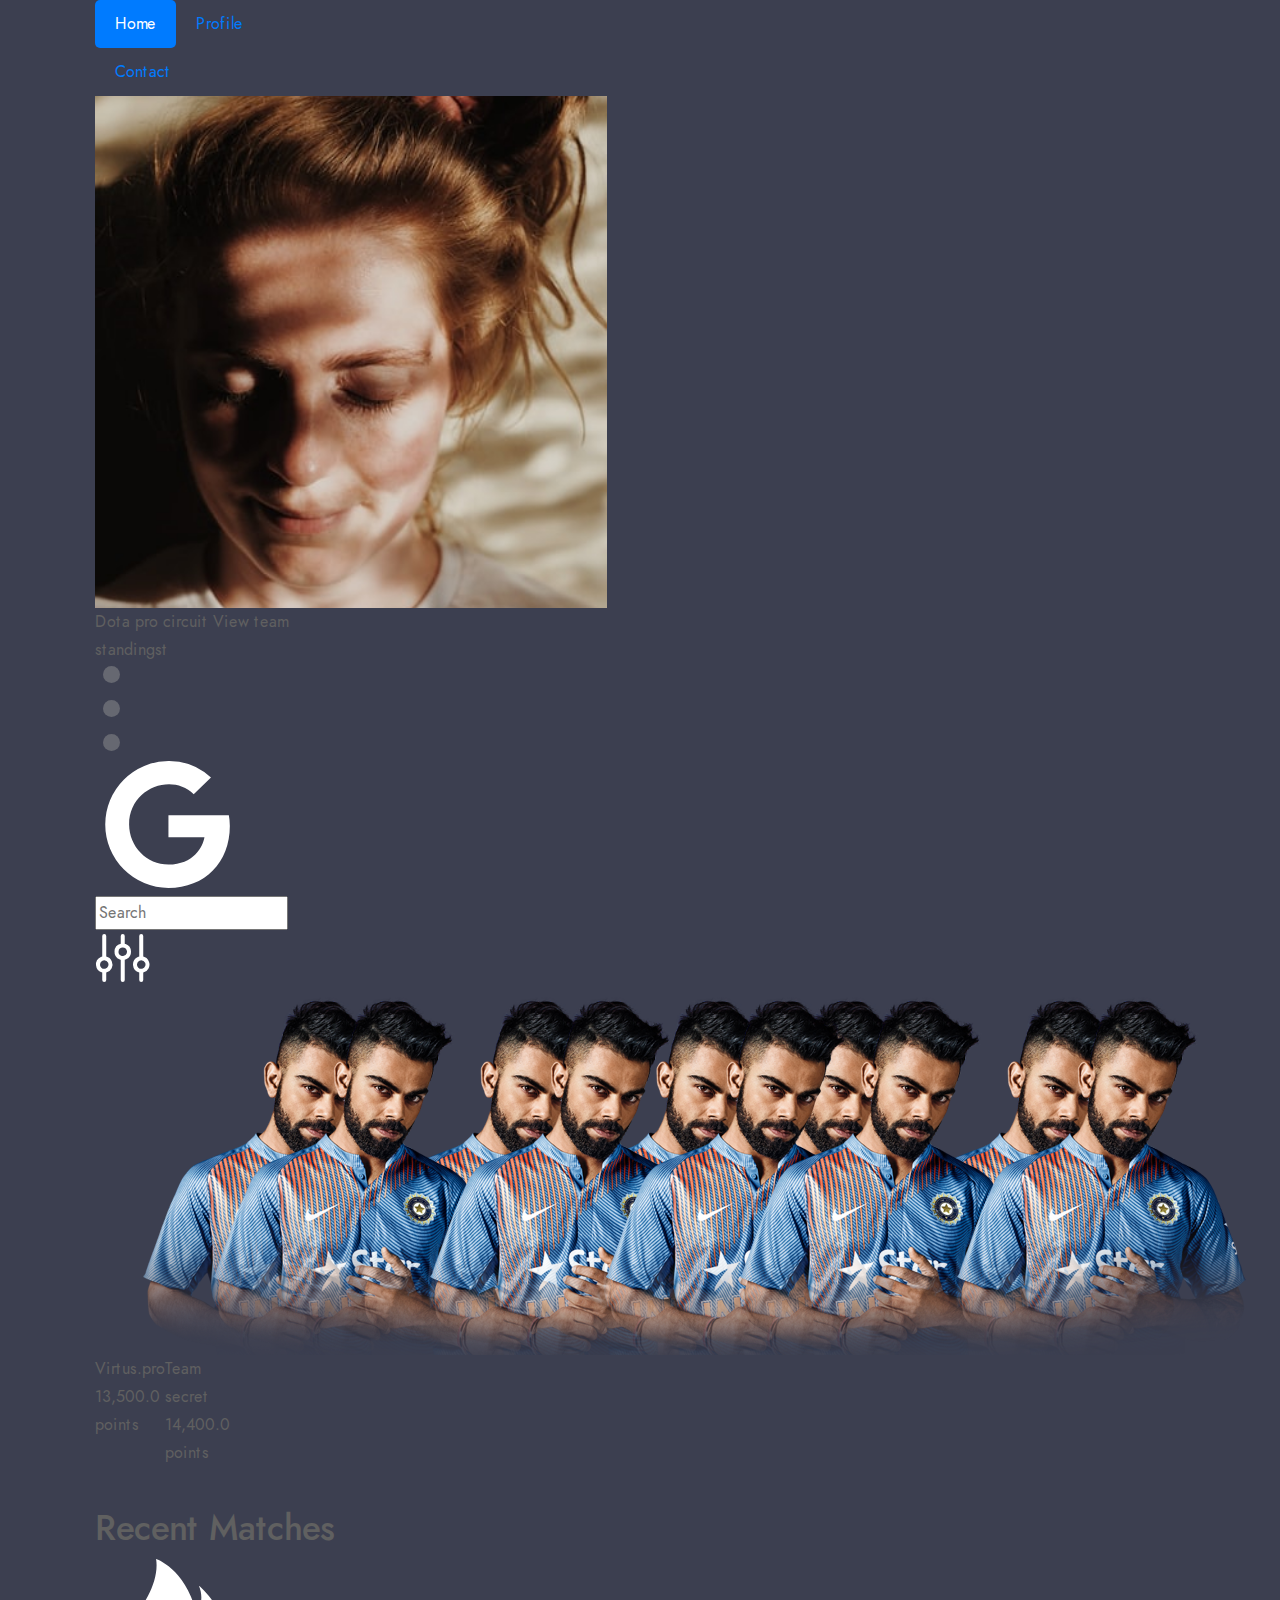
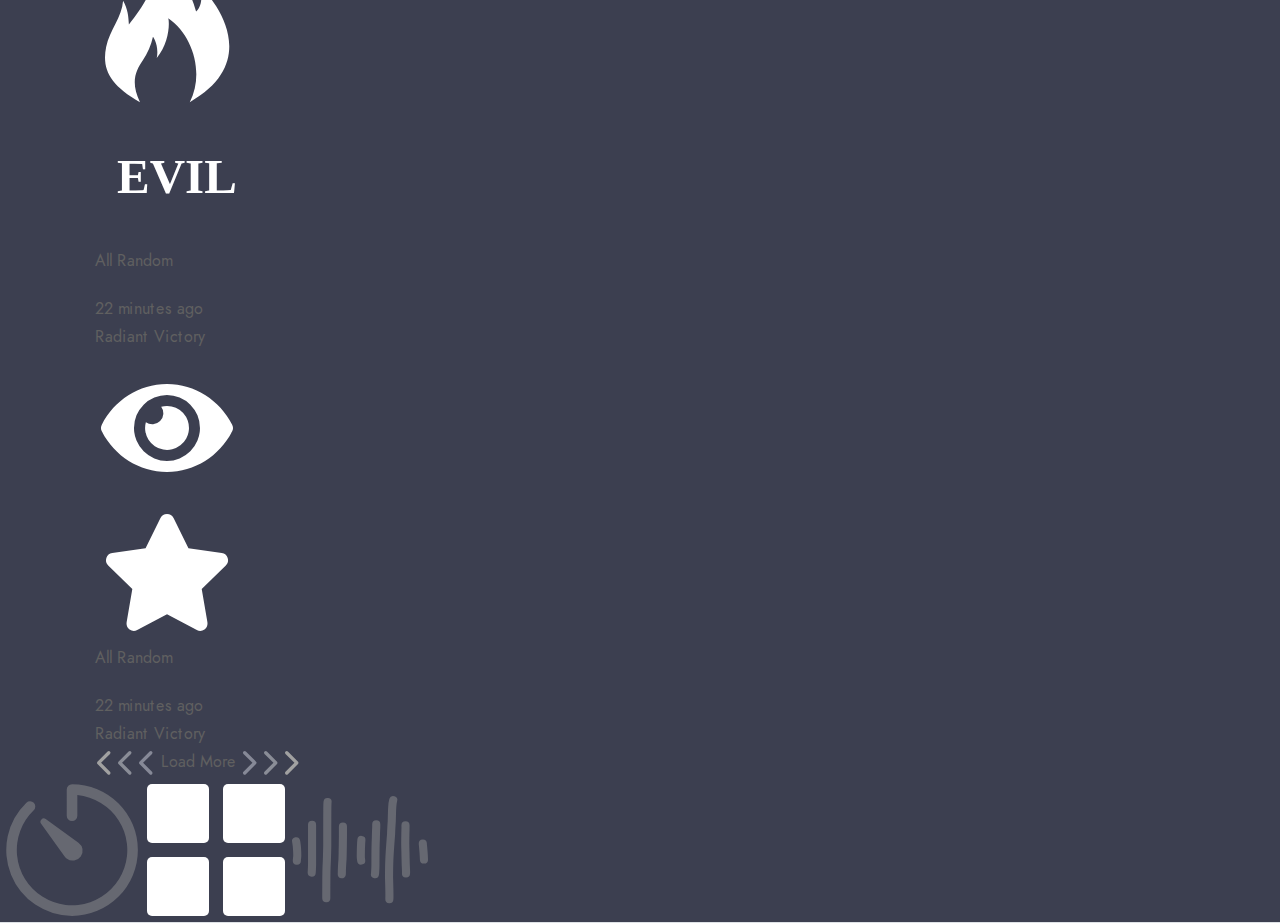
==== more.html @ 9a51f009 "first commit" ====
<!DOCTYPE html>
<html lang="en">

<head>
  <meta charset="utf-8">
  <meta name="viewport" content="width=device-width, initial-scale=1.0">
  <link rel="shortcut icon" href="style/images/favicon.png">
  <title>Task</title>
  <link rel="stylesheet" type="text/css" href="style/css/bootstrap.min.css">
  <link rel="stylesheet" type="text/css" href="style/css/plugins.css">
  <link rel="stylesheet" type="text/css" href="style/revolution/css/settings.css">
  <link rel="stylesheet" type="text/css" href="style/revolution/css/layers.css">
  <link rel="stylesheet" type="text/css" href="style/revolution/css/navigation.css">
  <link rel="stylesheet" type="text/css" href="style/type/type.css">
  <link rel="stylesheet" type="text/css" href="style.css">
  <link rel="stylesheet" type="text/css" href="style/css/color/blue.css">
</head>
<body>
<div class="main_wrapper">
 
  <section class="secound_sec user-img">
    <div class="container">
      <div class="row">
          <div class="col-md-12 col-lg-3">
            <ul class="nav nav-pills" id="pills-tab" role="tablist">
                <li class="nav-item">
                  <a class="nav-link active" id="pills-home-tab" data-toggle="pill" href="#pills-home" role="tab" aria-controls="pills-home" aria-selected="true">Home</a>
                </li>
                <li class="nav-item">
                  <a class="nav-link" id="pills-profile-tab" data-toggle="pill" href="#pills-profile" role="tab" aria-controls="pills-profile" aria-selected="false">Profile</a>
                </li>
                <li class="nav-item">
                  <a class="nav-link" id="pills-contact-tab" data-toggle="pill" href="#pills-contact" role="tab" aria-controls="pills-contact" aria-selected="false">Contact</a>
                </li>
              </ul>
              <div class="tab-content" id="pills-tabContent">
                <div class="tab-pane fade show active" id="pills-home" role="tabpanel" aria-labelledby="pills-home-tab">
                     <div class="third_logo no_bor_rad">
                        <div class="user">
                            <div class="title">
                               <img src="style/images/user.png" alt="" class="user-img"> 
                              <div class="asd">
                                <span class="head">Dota pro circuit</span>
                                <span class="sub-title colorchange">View team standingst</span>
                              </div>
                            </div>
                            <img src="style/images/dot.svg" alt="" class="dot_img">
                          </div>
             <div class="search">
                 <img class="google" src="style/images/google.svg" alt="">
                <input name="name" type="text" value="" placeholder="Search" required="required">
                <span class="filter">
                    <img class="right_filter" src="style/images/filter.svg" alt="">
                </span>
             </div>
             <div class="row mb mb-3">
               <div class="col-6 col-md-3 pd">
                <div class="inner_grid bgcolor1">
                    <img class="allplayers" src="style/images/player.png" alt="">
                  <span>Virtus.pro</span>
                  <p>13,500.0 points</p>
                </div>
               </div>
               <div class="col-6 col-md-3 pd">
                <div class="inner_grid bgcolor2">
                    <img class="allplayers" src="style/images/player.png" alt="">

                  <span>Team secret</span>
                  <p>14,400.0 points</p>
                </div>
               </div>
              
             </div>
             <div class="survive">
                 <h3>Recent Matches</h3>
                 <div class="recent mb-1">
                     <div class="all_brand">
                         <div class="fire_logo mr-1">
                            <img src="style/images/fire.svg" alt="" class="third_logo_img">
                         </div>
                         <div class="fire_logo bgcolor2">
                            <img src="style/images/evil.svg" alt="" class="third_logo_img">
                         </div>
                         <div class="brand_txt">
                             <p>All Random</p>
                             <span>22 minutes ago<br>Radiant Victory</span>
                             
                         </div>
                     </div>
                    
                 </div>
                 <div class="recent">
                    <div class="all_brand">
                        <div class="fire_logo mr-1 bgcolor2">
                           <img src="style/images/eye.svg" alt="" class="third_logo_img">
                        </div>
                        <div class="fire_logo">
                           <img src="style/images/star.svg" alt="" class="third_logo_img">
                        </div>
                        <div class="brand_txt">
                            <p>All Random</p>
                            <span>22 minutes ago<br>Radiant Victory</span>
                            
                        </div>
                    </div>
                   
                </div>
             </div>
             <div class="arrows">
                 <img src="style/images/left.svg" alt="">
                 <span>Load More</span>
                 <img src="style/images/right.svg" alt="">
             </div>
            </div>
                </div>
                <div class="tab-pane fade" id="pills-profile" role="tabpanel" aria-labelledby="pills-profile-tab">
                    <div class="third_logo no_bor_rad left_bor">
                        <div class="user">
                            <div class="title">
                               <img src="style/images/user.png" alt="" class="user-img"> 
                              <div class="asd">
                                <span class="head">Dota pro circuit</span>
                                <span class="sub-title colorchange">View team standingst</span>
                              </div>
                            </div>
                            <img src="style/images/dot.svg" alt="" class="dot_img">
                          </div>
             <div class="search">
                 <img class="google" src="style/images/google.svg" alt="">
                <input name="name" type="text" value="" placeholder="Search" required="required">
                <span class="filter">
                    <img class="right_filter" src="style/images/filter.svg" alt="">
                </span>
             </div>
             <div class="row mb mb-3">
               <div class="col-6 col-md-3 pd">
                <div class="inner_grid bgcolor1">
                    <img class="allplayers" src="style/images/player.png" alt="">
                  <span>Virtus.pro</span>
                  <p>13,500.0 points</p>
                </div>
               </div>
               <div class="col-6 col-md-3 pd">
                <div class="inner_grid bgcolor2">
                    <img class="allplayers" src="style/images/player.png" alt="">

                  <span>Team secret</span>
                  <p>14,400.0 points</p>
                </div>
               </div>
              
             </div>
             <div class="survive">
                 <h3>Recent Matches</h3>
                 <div class="recent mb-1">
                     <div class="all_brand">
                         <div class="fire_logo mr-1">
                            <img src="style/images/fire.svg" alt="" class="third_logo_img">
                         </div>
                         <div class="fire_logo bgcolor2">
                            <img src="style/images/evil.svg" alt="" class="third_logo_img">
                         </div>
                         <div class="brand_txt">
                             <p>All Random</p>
                             <span>22 minutes ago<br>Radiant Victory</span>
                             
                         </div>
                     </div>
                    
                 </div>
                 <div class="recent">
                    <div class="all_brand">
                        <div class="fire_logo mr-1 bgcolor2">
                           <img src="style/images/eye.svg" alt="" class="third_logo_img">
                        </div>
                        <div class="fire_logo">
                           <img src="style/images/star.svg" alt="" class="third_logo_img">
                        </div>
                        <div class="brand_txt">
                            <p>All Random</p>
                            <span>22 minutes ago<br>Radiant Victory</span>
                            
                        </div>
                    </div>
                   
                </div>
             </div>
             <div class="arrows">
                 <img src="style/images/left.svg" alt="">
                 <span>Load More</span>
                 <img src="style/images/right.svg" alt="">
             </div>
            </div>
                </div>
                <div class="tab-pane fade" id="pills-contact" role="tabpanel" aria-labelledby="pills-contact-tab">
                    <div class="third_logo no_bor_rad right_bor">
                        <div class="user">
                            <div class="title">
                               <img src="style/images/user.png" alt="" class="user-img"> 
                              <div class="asd">
                                <span class="head">Dota pro circuit</span>
                                <span class="sub-title colorchange">View team standingst</span>
                              </div>
                            </div>
                            <img src="style/images/dot.svg" alt="" class="dot_img">
                          </div>
             <div class="search">
                 <img class="google" src="style/images/google.svg" alt="">
                <input name="name" type="text" value="" placeholder="Search" required="required">
                <span class="filter">
                    <img class="right_filter" src="style/images/filter.svg" alt="">
                </span>
             </div>
             <div class="row mb mb-3">
               <div class="col-6 col-md-3 pd">
                <div class="inner_grid bgcolor1">
                    <img class="allplayers" src="style/images/player.png" alt="">
                  <span>Virtus.pro</span>
                  <p>13,500.0 points</p>
                </div>
               </div>
               <div class="col-6 col-md-3 pd">
                <div class="inner_grid bgcolor2">
                    <img class="allplayers" src="style/images/player.png" alt="">

                  <span>Team secret</span>
                  <p>14,400.0 points</p>
                </div>
               </div>
              
             </div>
             <div class="survive">
                 <h3>Recent Matches</h3>
                 <div class="recent mb-1">
                     <div class="all_brand">
                         <div class="fire_logo mr-1">
                            <img src="style/images/fire.svg" alt="" class="third_logo_img">
                         </div>
                         <div class="fire_logo bgcolor2">
                            <img src="style/images/evil.svg" alt="" class="third_logo_img">
                         </div>
                         <div class="brand_txt">
                             <p>All Random</p>
                             <span>22 minutes ago<br>Radiant Victory</span>
                             
                         </div>
                     </div>
                    
                 </div>
                 <div class="recent">
                    <div class="all_brand">
                        <div class="fire_logo mr-1 bgcolor2">
                           <img src="style/images/eye.svg" alt="" class="third_logo_img">
                        </div>
                        <div class="fire_logo">
                           <img src="style/images/star.svg" alt="" class="third_logo_img">
                        </div>
                        <div class="brand_txt">
                            <p>All Random</p>
                            <span>22 minutes ago<br>Radiant Victory</span>
                            
                        </div>
                    </div>
                   
                </div>
             </div>
             <div class="arrows">
                 <img src="style/images/left.svg" alt="">
                 <span>Load More</span>
                 <img src="style/images/right.svg" alt="">
             </div>
            </div>
                </div>
              </div>
          </div>
      </div>
    </div>
  </section>
  <section class="third user-img">
    <div class="container">
      <div class="row">
          <div class="col-md-12 col-lg-3">
           
           
          </div>
      </div>
    </div>
  </section>

</div>
<section class="footer_nav">
  <ul class="nav nav-tabs">
    <li>
      <div class="tabs tabone">
        <img src="style/images/time.svg" alt="">
      </div>
    </li>
    <li>
      <div class="tabs tabtwo">
        <img src="style/images/menu.svg" alt="">
      </div>
    </li>
    <li>
      <div class="tabs tabthree">
        <img src="style/images/audio.svg" alt="">
      </div>
    </li>
  </ul>
 

 
</section>
  <div id="options-nav"></div>
  <script src="style/js/jquery.min.js"></script>
  <script src="style/js/popper.min.js"></script>
  <script src="style/js/bootstrap.min.js"></script>
  <script src="style/revolution/js/jquery.themepunch.tools.min.js"></script>
  <script src="style/revolution/js/jquery.themepunch.revolution.min.js"></script>
  <script src="style/js/plugins.js"></script>
  <script src="style/js/scripts.js"></script>
  <script>
    $(document).ready(function(){
    
  $('.line .inner_line').click(function(){
    $('.inner_line').removeClass("addbg");
    $(this).addClass("addbg");
});
});
  </script>
</body>

</html>
---- style/revolution/css/settings.css ----
/*-----------------------------------------------------------------------------

-	Revolution Slider 5.0 Default Style Settings -

Screen Stylesheet

version:   	5.4.5
date:      	15/05/17
author:		themepunch
email:     	info@themepunch.com
website:   	http://www.themepunch.com
-----------------------------------------------------------------------------*/
#debungcontrolls,.debugtimeline{width:100%;box-sizing:border-box}.rev_column,.rev_column .tp-parallax-wrap,.tp-svg-layer svg{vertical-align:top}#debungcontrolls{z-index:100000;position:fixed;bottom:0;height:auto;background:rgba(0,0,0,.6);padding:10px}.debugtimeline{height:10px;position:relative;margin-bottom:3px;display:none;white-space:nowrap}.debugtimeline:hover{height:15px}.the_timeline_tester{background:#e74c3c;position:absolute;top:0;left:0;height:100%;width:0}.rs-go-fullscreen{position:fixed!important;width:100%!important;height:100%!important;top:0!important;left:0!important;z-index:9999999!important;background:#fff!important}.debugtimeline.tl_slide .the_timeline_tester{background:#f39c12}.debugtimeline.tl_frame .the_timeline_tester{background:#3498db}.debugtimline_txt{color:#fff;font-weight:400;font-size:7px;position:absolute;left:10px;top:0;white-space:nowrap;line-height:10px}.rtl{direction:rtl}@font-face{font-family:revicons;src:url(../fonts/revicons/revicons90c6.eot?5510888);src:url(../fonts/revicons/revicons90c6.eot?5510888#iefix) format('embedded-opentype'),url(../fonts/revicons/revicons90c6.woff?5510888) format('woff'),url(../fonts/revicons/revicons90c6.ttf?5510888) format('truetype'),url(../fonts/revicons/revicons90c6.svg?5510888#revicons) format('svg');font-weight:400;font-style:normal}[class*=" revicon-"]:before,[class^=revicon-]:before{font-family:revicons;font-style:normal;font-weight:400;speak:none;display:inline-block;text-decoration:inherit;width:1em;margin-right:.2em;text-align:center;font-variant:normal;text-transform:none;line-height:1em;margin-left:.2em}.revicon-search-1:before{content:'\e802'}.revicon-pencil-1:before{content:'\e831'}.revicon-picture-1:before{content:'\e803'}.revicon-cancel:before{content:'\e80a'}.revicon-info-circled:before{content:'\e80f'}.revicon-trash:before{content:'\e801'}.revicon-left-dir:before{content:'\e817'}.revicon-right-dir:before{content:'\e818'}.revicon-down-open:before{content:'\e83b'}.revicon-left-open:before{content:'\e819'}.revicon-right-open:before{content:'\e81a'}.revicon-angle-left:before{content:'\e820'}.revicon-angle-right:before{content:'\e81d'}.revicon-left-big:before{content:'\e81f'}.revicon-right-big:before{content:'\e81e'}.revicon-magic:before{content:'\e807'}.revicon-picture:before{content:'\e800'}.revicon-export:before{content:'\e80b'}.revicon-cog:before{content:'\e832'}.revicon-login:before{content:'\e833'}.revicon-logout:before{content:'\e834'}.revicon-video:before{content:'\e805'}.revicon-arrow-combo:before{content:'\e827'}.revicon-left-open-1:before{content:'\e82a'}.revicon-right-open-1:before{content:'\e82b'}.revicon-left-open-mini:before{content:'\e822'}.revicon-right-open-mini:before{content:'\e823'}.revicon-left-open-big:before{content:'\e824'}.revicon-right-open-big:before{content:'\e825'}.revicon-left:before{content:'\e836'}.revicon-right:before{content:'\e826'}.revicon-ccw:before{content:'\e808'}.revicon-arrows-ccw:before{content:'\e806'}.revicon-palette:before{content:'\e829'}.revicon-list-add:before{content:'\e80c'}.revicon-doc:before{content:'\e809'}.revicon-left-open-outline:before{content:'\e82e'}.revicon-left-open-2:before{content:'\e82c'}.revicon-right-open-outline:before{content:'\e82f'}.revicon-right-open-2:before{content:'\e82d'}.revicon-equalizer:before{content:'\e83a'}.revicon-layers-alt:before{content:'\e804'}.revicon-popup:before{content:'\e828'}.rev_slider_wrapper{position:relative;z-index:0;width:100%}.rev_slider{position:relative;overflow:visible}.entry-content .rev_slider a,.rev_slider a{box-shadow:none}.tp-overflow-hidden{overflow:hidden!important}.group_ov_hidden{overflow:hidden}.rev_slider img,.tp-simpleresponsive img{max-width:none!important;transition:none;margin:0;padding:0;border:none}.rev_slider .no-slides-text{font-weight:700;text-align:center;padding-top:80px}.rev_slider>ul,.rev_slider>ul>li,.rev_slider>ul>li:before,.rev_slider_wrapper>ul,.tp-revslider-mainul>li,.tp-revslider-mainul>li:before,.tp-simpleresponsive>ul,.tp-simpleresponsive>ul>li,.tp-simpleresponsive>ul>li:before{list-style:none!important;position:absolute;margin:0!important;padding:0!important;overflow-x:visible;overflow-y:visible;background-image:none;background-position:0 0;text-indent:0;top:0;left:0}.rev_slider>ul>li,.rev_slider>ul>li:before,.tp-revslider-mainul>li,.tp-revslider-mainul>li:before,.tp-simpleresponsive>ul>li,.tp-simpleresponsive>ul>li:before{visibility:hidden}.tp-revslider-mainul,.tp-revslider-slidesli{padding:0!important;margin:0!important;list-style:none!important}.fullscreen-container,.fullwidthbanner-container{padding:0;position:relative}.rev_slider li.tp-revslider-slidesli{position:absolute!important}.tp-caption .rs-untoggled-content{display:block}.tp-caption .rs-toggled-content{display:none}.rs-toggle-content-active.tp-caption .rs-toggled-content{display:block}.rs-toggle-content-active.tp-caption .rs-untoggled-content{display:none}.rev_slider .caption,.rev_slider .tp-caption{position:relative;visibility:hidden;white-space:nowrap;display:block;-webkit-font-smoothing:antialiased!important;z-index:1}.rev_slider .caption,.rev_slider .tp-caption,.tp-simpleresponsive img{-moz-user-select:none;-khtml-user-select:none;-webkit-user-select:none;-o-user-select:none}.rev_slider .tp-mask-wrap .tp-caption,.rev_slider .tp-mask-wrap :last-child,.wpb_text_column .rev_slider .tp-mask-wrap .tp-caption,.wpb_text_column .rev_slider .tp-mask-wrap :last-child{margin-bottom:0}.tp-svg-layer svg{width:100%;height:100%;position:relative}.tp-carousel-wrapper{cursor:url(openhand.cur),move}.tp-carousel-wrapper.dragged{cursor:url(closedhand.cur),move}.tp_inner_padding{box-sizing:border-box;max-height:none!important}.tp-caption.tp-layer-selectable{-moz-user-select:all;-khtml-user-select:all;-webkit-user-select:all;-o-user-select:all}.tp-caption.tp-hidden-caption,.tp-forcenotvisible,.tp-hide-revslider,.tp-parallax-wrap.tp-hidden-caption{visibility:hidden!important;display:none!important}.rev_slider audio,.rev_slider embed,.rev_slider iframe,.rev_slider object,.rev_slider video{max-width:none!important}.tp-element-background{position:absolute;top:0;left:0;width:100%;height:100%;z-index:0}.tp-blockmask,.tp-blockmask_in,.tp-blockmask_out{position:absolute;top:0;left:0;width:100%;height:100%;background:#fff;z-index:1000;transform:scaleX(0) scaleY(0)}.tp-parallax-wrap{transform-style:preserve-3d}.rev_row_zone{position:absolute;width:100%;left:0;box-sizing:border-box;min-height:50px;font-size:0}.rev_column_inner,.rev_slider .tp-caption.rev_row{position:relative;width:100%!important;box-sizing:border-box}.rev_row_zone_top{top:0}.rev_row_zone_middle{top:50%;transform:translateY(-50%)}.rev_row_zone_bottom{bottom:0}.rev_slider .tp-caption.rev_row{display:table;table-layout:fixed;vertical-align:top;height:auto!important;font-size:0}.rev_column{display:table-cell;position:relative;height:auto;box-sizing:border-box;font-size:0}.rev_column_inner{display:block;height:auto!important;white-space:normal!important}.rev_column_bg{width:100%;height:100%;position:absolute;top:0;left:0;z-index:0;box-sizing:border-box;background-clip:content-box;border:0 solid transparent}.tp-caption .backcorner,.tp-caption .backcornertop,.tp-caption .frontcorner,.tp-caption .frontcornertop{height:0;top:0;width:0;position:absolute}.rev_column_inner .tp-loop-wrap,.rev_column_inner .tp-mask-wrap,.rev_column_inner .tp-parallax-wrap{text-align:inherit}.rev_column_inner .tp-mask-wrap{display:inline-block}.rev_column_inner .tp-parallax-wrap,.rev_column_inner .tp-parallax-wrap .tp-loop-wrap,.rev_column_inner .tp-parallax-wrap .tp-mask-wrap{position:relative!important;left:auto!important;top:auto!important;line-height:0}.tp-video-play-button,.tp-video-play-button i{line-height:50px!important;vertical-align:top;text-align:center}.rev_column_inner .rev_layer_in_column,.rev_column_inner .tp-parallax-wrap,.rev_column_inner .tp-parallax-wrap .tp-loop-wrap,.rev_column_inner .tp-parallax-wrap .tp-mask-wrap{vertical-align:top}.rev_break_columns{display:block!important}.rev_break_columns .tp-parallax-wrap.rev_column{display:block!important;width:100%!important}.fullwidthbanner-container{overflow:hidden}.fullwidthbanner-container .fullwidthabanner{width:100%;position:relative}.tp-static-layers{position:absolute;z-index:101;top:0;left:0}.tp-caption .frontcorner{border-left:40px solid transparent;border-right:0 solid transparent;border-top:40px solid #00A8FF;left:-40px}.tp-caption .backcorner{border-left:0 solid transparent;border-right:40px solid transparent;border-bottom:40px solid #00A8FF;right:0}.tp-caption .frontcornertop{border-left:40px solid transparent;border-right:0 solid transparent;border-bottom:40px solid #00A8FF;left:-40px}.tp-caption .backcornertop{border-left:0 solid transparent;border-right:40px solid transparent;border-top:40px solid #00A8FF;right:0}.tp-layer-inner-rotation{position:relative!important}img.tp-slider-alternative-image{width:100%;height:auto}.caption.fullscreenvideo,.rs-background-video-layer,.tp-caption.coverscreenvideo,.tp-caption.fullscreenvideo{width:100%;height:100%;top:0;left:0;position:absolute}.noFilterClass{filter:none!important}.rs-background-video-layer{visibility:hidden;z-index:0}.caption.fullscreenvideo audio,.caption.fullscreenvideo iframe,.caption.fullscreenvideo video,.tp-caption.fullscreenvideo iframe,.tp-caption.fullscreenvideo iframe audio,.tp-caption.fullscreenvideo iframe video{width:100%!important;height:100%!important;display:none}.fullcoveredvideo audio,.fullscreenvideo audio .fullcoveredvideo video,.fullscreenvideo video{background:#000}.fullcoveredvideo .tp-poster{background-position:center center;background-size:cover;width:100%;height:100%;top:0;left:0}.videoisplaying .html5vid .tp-poster{display:none}.tp-video-play-button{background:#000;background:rgba(0,0,0,.3);border-radius:5px;position:absolute;top:50%;left:50%;color:#FFF;margin-top:-25px;margin-left:-25px;cursor:pointer;width:50px;height:50px;box-sizing:border-box;display:inline-block;z-index:4;opacity:0;transition:opacity .3s ease-out!important}.tp-audio-html5 .tp-video-play-button,.tp-hiddenaudio{display:none!important}.tp-caption .html5vid{width:100%!important;height:100%!important}.tp-video-play-button i{width:50px;height:50px;display:inline-block;font-size:40px!important}.rs-fullvideo-cover,.tp-dottedoverlay,.tp-shadowcover{height:100%;top:0;left:0;position:absolute}.tp-caption:hover .tp-video-play-button{opacity:1;display:block}.tp-caption .tp-revstop{display:none;border-left:5px solid #fff!important;border-right:5px solid #fff!important;margin-top:15px!important;line-height:20px!important;vertical-align:top;font-size:25px!important}.tp-seek-bar,.tp-video-button,.tp-volume-bar{outline:0;line-height:12px;margin:0;cursor:pointer}.videoisplaying .revicon-right-dir{display:none}.videoisplaying .tp-revstop{display:inline-block}.videoisplaying .tp-video-play-button{display:none}.fullcoveredvideo .tp-video-play-button{display:none!important}.fullscreenvideo .fullscreenvideo audio,.fullscreenvideo .fullscreenvideo video{object-fit:contain!important}.fullscreenvideo .fullcoveredvideo audio,.fullscreenvideo .fullcoveredvideo video{object-fit:cover!important}.tp-video-controls{position:absolute;bottom:0;left:0;right:0;padding:5px;opacity:0;transition:opacity .3s;background-image:linear-gradient(to bottom,#000 13%,#323232 100%);display:table;max-width:100%;overflow:hidden;box-sizing:border-box}.rev-btn.rev-hiddenicon i,.rev-btn.rev-withicon i{transition:all .2s ease-out!important;font-size:15px}.tp-caption:hover .tp-video-controls{opacity:.9}.tp-video-button{background:rgba(0,0,0,.5);border:0;border-radius:3px;font-size:12px;color:#fff;padding:0}.tp-video-button:hover{cursor:pointer}.tp-video-button-wrap,.tp-video-seek-bar-wrap,.tp-video-vol-bar-wrap{padding:0 5px;display:table-cell;vertical-align:middle}.tp-video-seek-bar-wrap{width:80%}.tp-video-vol-bar-wrap{width:20%}.tp-seek-bar,.tp-volume-bar{width:100%;padding:0}.rs-fullvideo-cover{width:100%;background:0 0;z-index:5}.disabled_lc .tp-video-play-button,.rs-background-video-layer audio::-webkit-media-controls,.rs-background-video-layer video::-webkit-media-controls,.rs-background-video-layer video::-webkit-media-controls-start-playback-button{display:none!important}.tp-audio-html5 .tp-video-controls{opacity:1!important;visibility:visible!important}.tp-dottedoverlay{background-repeat:repeat;width:100%;z-index:3}.tp-dottedoverlay.twoxtwo{background:url(../assets/gridtile.png)}.tp-dottedoverlay.twoxtwowhite{background:url(../assets/gridtile_white.png)}.tp-dottedoverlay.threexthree{background:url(../assets/gridtile_3x3.png)}.tp-dottedoverlay.threexthreewhite{background:url(../assets/gridtile_3x3_white.png)}.tp-shadowcover{width:100%;background:#fff;z-index:-1}.tp-shadow1{box-shadow:0 10px 6px -6px rgba(0,0,0,.8)}.tp-shadow2:after,.tp-shadow2:before,.tp-shadow3:before,.tp-shadow4:after{z-index:-2;position:absolute;content:"";bottom:10px;left:10px;width:50%;top:85%;max-width:300px;background:0 0;box-shadow:0 15px 10px rgba(0,0,0,.8);transform:rotate(-3deg)}.tp-shadow2:after,.tp-shadow4:after{transform:rotate(3deg);right:10px;left:auto}.tp-shadow5{position:relative;box-shadow:0 1px 4px rgba(0,0,0,.3),0 0 40px rgba(0,0,0,.1) inset}.tp-shadow5:after,.tp-shadow5:before{content:"";position:absolute;z-index:-2;box-shadow:0 0 25px 0 rgba(0,0,0,.6);top:30%;bottom:0;left:20px;right:20px;border-radius:100px/20px}.tp-button{padding:6px 13px 5px;border-radius:3px;height:30px;cursor:pointer;color:#fff!important;text-shadow:0 1px 1px rgba(0,0,0,.6)!important;font-size:15px;line-height:45px!important;font-family:arial,sans-serif;font-weight:700;letter-spacing:-1px;text-decoration:none}.tp-button.big{color:#fff;text-shadow:0 1px 1px rgba(0,0,0,.6);font-weight:700;padding:9px 20px;font-size:19px;line-height:57px!important}.purchase:hover,.tp-button.big:hover,.tp-button:hover{background-position:bottom,15px 11px}.purchase.green,.purchase:hover.green,.tp-button.green,.tp-button:hover.green{background-color:#21a117;box-shadow:0 3px 0 0 #104d0b}.purchase.blue,.purchase:hover.blue,.tp-button.blue,.tp-button:hover.blue{background-color:#1d78cb;box-shadow:0 3px 0 0 #0f3e68}.purchase.red,.purchase:hover.red,.tp-button.red,.tp-button:hover.red{background-color:#cb1d1d;box-shadow:0 3px 0 0 #7c1212}.purchase.orange,.purchase:hover.orange,.tp-button.orange,.tp-button:hover.orange{background-color:#f70;box-shadow:0 3px 0 0 #a34c00}.purchase.darkgrey,.purchase:hover.darkgrey,.tp-button.darkgrey,.tp-button.grey,.tp-button:hover.darkgrey,.tp-button:hover.grey{background-color:#555;box-shadow:0 3px 0 0 #222}.purchase.lightgrey,.purchase:hover.lightgrey,.tp-button.lightgrey,.tp-button:hover.lightgrey{background-color:#888;box-shadow:0 3px 0 0 #555}.rev-btn,.rev-btn:visited{outline:0!important;box-shadow:none!important;text-decoration:none!important;line-height:44px;font-size:17px;font-weight:500;padding:12px 35px;box-sizing:border-box;font-family:Roboto,sans-serif;cursor:pointer}.rev-btn.rev-uppercase,.rev-btn.rev-uppercase:visited{text-transform:uppercase;letter-spacing:1px;font-size:15px;font-weight:900}.rev-btn.rev-withicon i{font-weight:400;position:relative;top:0;margin-left:10px!important}.rev-btn.rev-hiddenicon i{font-weight:400;position:relative;top:0;opacity:0;margin-left:0!important;width:0!important}.rev-btn.rev-hiddenicon:hover i{opacity:1!important;margin-left:10px!important;width:auto!important}.rev-btn.rev-medium,.rev-btn.rev-medium:visited{line-height:36px;font-size:14px;padding:10px 30px}.rev-btn.rev-medium.rev-hiddenicon i,.rev-btn.rev-medium.rev-withicon i{font-size:14px;top:0}.rev-btn.rev-small,.rev-btn.rev-small:visited{line-height:28px;font-size:12px;padding:7px 20px}.rev-btn.rev-small.rev-hiddenicon i,.rev-btn.rev-small.rev-withicon i{font-size:12px;top:0}.rev-maxround{border-radius:30px}.rev-minround{border-radius:3px}.rev-burger{position:relative;width:60px;height:60px;box-sizing:border-box;padding:22px 0 0 14px;border-radius:50%;border:1px solid rgba(51,51,51,.25);-webkit-tap-highlight-color:transparent;cursor:pointer}.rev-burger span{display:block;width:30px;height:3px;background:#333;transition:.7s;pointer-events:none;transform-style:flat!important}.rev-burger.revb-white span,.rev-burger.revb-whitenoborder span{background:#fff}.rev-burger span:nth-child(2){margin:3px 0}#dialog_addbutton .rev-burger:hover :first-child,.open .rev-burger :first-child,.open.rev-burger :first-child{transform:translateY(6px) rotate(-45deg)}#dialog_addbutton .rev-burger:hover :nth-child(2),.open .rev-burger :nth-child(2),.open.rev-burger :nth-child(2){transform:rotate(-45deg);opacity:0}#dialog_addbutton .rev-burger:hover :last-child,.open .rev-burger :last-child,.open.rev-burger :last-child{transform:translateY(-6px) rotate(-135deg)}.rev-burger.revb-white{border:2px solid rgba(255,255,255,.2)}.rev-burger.revb-darknoborder,.rev-burger.revb-whitenoborder{border:0}.rev-burger.revb-darknoborder span{background:#333}.rev-burger.revb-whitefull{background:#fff;border:none}.rev-burger.revb-whitefull span{background:#333}.rev-burger.revb-darkfull{background:#333;border:none}.rev-burger.revb-darkfull span,.rev-scroll-btn.revs-fullwhite{background:#fff}@keyframes rev-ani-mouse{0%{opacity:1;top:29%}15%{opacity:1;top:50%}50%{opacity:0;top:50%}100%{opacity:0;top:29%}}.rev-scroll-btn{display:inline-block;position:relative;left:0;right:0;text-align:center;cursor:pointer;width:35px;height:55px;box-sizing:border-box;border:3px solid #fff;border-radius:23px}.rev-scroll-btn>*{display:inline-block;line-height:18px;font-size:13px;font-weight:400;color:#fff;font-family:proxima-nova,"Helvetica Neue",Helvetica,Arial,sans-serif;letter-spacing:2px}.rev-scroll-btn>.active,.rev-scroll-btn>:focus,.rev-scroll-btn>:hover{color:#fff}.rev-scroll-btn>.active,.rev-scroll-btn>:active,.rev-scroll-btn>:focus,.rev-scroll-btn>:hover{opacity:.8}.rev-scroll-btn.revs-fullwhite span{background:#333}.rev-scroll-btn.revs-fulldark{background:#333;border:none}.rev-scroll-btn.revs-fulldark span,.tp-bullet{background:#fff}.rev-scroll-btn span{position:absolute;display:block;top:29%;left:50%;width:8px;height:8px;margin:-4px 0 0 -4px;background:#fff;border-radius:50%;animation:rev-ani-mouse 2.5s linear infinite}.rev-scroll-btn.revs-dark{border-color:#333}.rev-scroll-btn.revs-dark span{background:#333}.rev-control-btn{position:relative;display:inline-block;z-index:5;color:#FFF;font-size:20px;line-height:60px;font-weight:400;font-style:normal;font-family:Raleway;text-decoration:none;text-align:center;background-color:#000;border-radius:50px;text-shadow:none;background-color:rgba(0,0,0,.5);width:60px;height:60px;box-sizing:border-box;cursor:pointer}.rev-cbutton-dark-sr,.rev-cbutton-light-sr{border-radius:3px}.rev-cbutton-light,.rev-cbutton-light-sr{color:#333;background-color:rgba(255,255,255,.75)}.rev-sbutton{line-height:37px;width:37px;height:37px}.rev-sbutton-blue{background-color:#3B5998}.rev-sbutton-lightblue{background-color:#00A0D1}.rev-sbutton-red{background-color:#DD4B39}.tp-bannertimer{visibility:hidden;width:100%;height:5px;background:#000;background:rgba(0,0,0,.15);position:absolute;z-index:200;top:0}.tp-bannertimer.tp-bottom{top:auto;bottom:0!important;height:5px}.tp-caption img{background:0 0;-ms-filter:"progid:DXImageTransform.Microsoft.gradient(startColorstr=#00FFFFFF,endColorstr=#00FFFFFF)";filter:progid:DXImageTransform.Microsoft.gradient(startColorstr=#00FFFFFF, endColorstr=#00FFFFFF);zoom:1}.caption.slidelink a div,.tp-caption.slidelink a div{width:3000px;height:1500px;background:url(../assets/coloredbg.png)}.tp-caption.slidelink a span{background:url(../assets/coloredbg.png)}.tp-loader.spinner0,.tp-loader.spinner5{background-image:url(../assets/loader.gif);background-repeat:no-repeat}.tp-shape{width:100%;height:100%}.tp-caption .rs-starring{display:inline-block}.tp-caption .rs-starring .star-rating{float:none;display:inline-block;vertical-align:top;color:#FFC321!important}.tp-caption .rs-starring .star-rating,.tp-caption .rs-starring-page .star-rating{position:relative;height:1em;width:5.4em;font-family:star;font-size:1em!important}.tp-loader.spinner0,.tp-loader.spinner1{width:40px;height:40px;margin-top:-20px;margin-left:-20px;animation:tp-rotateplane 1.2s infinite ease-in-out;background-color:#fff;border-radius:3px;box-shadow:0 0 20px 0 rgba(0,0,0,.15)}.tp-caption .rs-starring .star-rating:before,.tp-caption .rs-starring-page .star-rating:before{content:"\73\73\73\73\73";color:#E0DADF;float:left;top:0;left:0;position:absolute}.tp-caption .rs-starring .star-rating span{overflow:hidden;float:left;top:0;left:0;position:absolute;padding-top:1.5em;font-size:1em!important}.tp-caption .rs-starring .star-rating span:before{content:"\53\53\53\53\53";top:0;position:absolute;left:0}.tp-loader{top:50%;left:50%;z-index:10000;position:absolute}.tp-loader.spinner0{background-position:center center}.tp-loader.spinner5{background-position:10px 10px;background-color:#fff;margin:-22px;width:44px;height:44px;border-radius:3px}@keyframes tp-rotateplane{0%{transform:perspective(120px) rotateX(0) rotateY(0)}50%{transform:perspective(120px) rotateX(-180.1deg) rotateY(0)}100%{transform:perspective(120px) rotateX(-180deg) rotateY(-179.9deg)}}.tp-loader.spinner2{width:40px;height:40px;margin-top:-20px;margin-left:-20px;background-color:red;box-shadow:0 0 20px 0 rgba(0,0,0,.15);border-radius:100%;animation:tp-scaleout 1s infinite ease-in-out}@keyframes tp-scaleout{0%{transform:scale(0)}100%{transform:scale(1);opacity:0}}.tp-loader.spinner3{margin:-9px 0 0 -35px;width:70px;text-align:center}.tp-loader.spinner3 .bounce1,.tp-loader.spinner3 .bounce2,.tp-loader.spinner3 .bounce3{width:18px;height:18px;background-color:#fff;box-shadow:0 0 20px 0 rgba(0,0,0,.15);border-radius:100%;display:inline-block;animation:tp-bouncedelay 1.4s infinite ease-in-out;animation-fill-mode:both}.tp-loader.spinner3 .bounce1{animation-delay:-.32s}.tp-loader.spinner3 .bounce2{animation-delay:-.16s}@keyframes tp-bouncedelay{0%,100%,80%{transform:scale(0)}40%{transform:scale(1)}}.tp-loader.spinner4{margin:-20px 0 0 -20px;width:40px;height:40px;text-align:center;animation:tp-rotate 2s infinite linear}.tp-loader.spinner4 .dot1,.tp-loader.spinner4 .dot2{width:60%;height:60%;display:inline-block;position:absolute;top:0;background-color:#fff;border-radius:100%;animation:tp-bounce 2s infinite ease-in-out;box-shadow:0 0 20px 0 rgba(0,0,0,.15)}.tp-loader.spinner4 .dot2{top:auto;bottom:0;animation-delay:-1s}@keyframes tp-rotate{100%{transform:rotate(360deg)}}@keyframes tp-bounce{0%,100%{transform:scale(0)}50%{transform:scale(1)}}.tp-bullets.navbar,.tp-tabs.navbar,.tp-thumbs.navbar{border:none;min-height:0;margin:0;border-radius:0}.tp-bullets,.tp-tabs,.tp-thumbs{position:absolute;display:block;z-index:1000;top:0;left:0}.tp-tab,.tp-thumb{cursor:pointer;position:absolute;opacity:.5;box-sizing:border-box}.tp-arr-imgholder,.tp-tab-image,.tp-thumb-image,.tp-videoposter{background-position:center center;background-size:cover;width:100%;height:100%;display:block;position:absolute;top:0;left:0}.tp-tab.selected,.tp-tab:hover,.tp-thumb.selected,.tp-thumb:hover{opacity:1}.tp-tab-mask,.tp-thumb-mask{box-sizing:border-box!important}.tp-tabs,.tp-thumbs{box-sizing:content-box!important}.tp-bullet{width:15px;height:15px;position:absolute;background:rgba(255,255,255,.3);cursor:pointer}.tp-bullet.selected,.tp-bullet:hover{background:#fff}.tparrows{cursor:pointer;background:#000;background:rgba(0,0,0,.5);width:40px;height:40px;position:absolute;display:block;z-index:1000}.tparrows:hover{background:#000}.tparrows:before{font-family:revicons;font-size:15px;color:#fff;display:block;line-height:40px;text-align:center}.hginfo,.hglayerinfo{font-size:12px;font-weight:600}.tparrows.tp-leftarrow:before{content:'\e824'}.tparrows.tp-rightarrow:before{content:'\e825'}body.rtl .tp-kbimg{left:0!important}.dddwrappershadow{box-shadow:0 45px 100px rgba(0,0,0,.4)}.hglayerinfo{position:fixed;bottom:0;left:0;color:#FFF;line-height:20px;background:rgba(0,0,0,.75);padding:5px 10px;z-index:2000;white-space:normal}.helpgrid,.hginfo{position:absolute}.hginfo{top:-2px;left:-2px;color:#e74c3c;background:#000;padding:2px 5px}.indebugmode .tp-caption:hover{border:1px dashed #c0392b!important}.helpgrid{border:2px dashed #c0392b;top:0;left:0;z-index:0}#revsliderlogloglog{padding:15px;color:#fff;position:fixed;top:0;left:0;width:200px;height:150px;background:rgba(0,0,0,.7);z-index:100000;font-size:10px;overflow:scroll}.aden{filter:hue-rotate(-20deg) contrast(.9) saturate(.85) brightness(1.2)}.aden::after{background:linear-gradient(to right,rgba(66,10,14,.2),transparent);mix-blend-mode:darken}.perpetua::after,.reyes::after{mix-blend-mode:soft-light;opacity:.5}.inkwell{filter:sepia(.3) contrast(1.1) brightness(1.1) grayscale(1)}.perpetua::after{background:linear-gradient(to bottom,#005b9a,#e6c13d)}.reyes{filter:sepia(.22) brightness(1.1) contrast(.85) saturate(.75)}.reyes::after{background:#efcdad}.gingham{filter:brightness(1.05) hue-rotate(-10deg)}.gingham::after{background:linear-gradient(to right,rgba(66,10,14,.2),transparent);mix-blend-mode:darken}.toaster{filter:contrast(1.5) brightness(.9)}.toaster::after{background:radial-gradient(circle,#804e0f,#3b003b);mix-blend-mode:screen}.walden{filter:brightness(1.1) hue-rotate(-10deg) sepia(.3) saturate(1.6)}.walden::after{background:#04c;mix-blend-mode:screen;opacity:.3}.hudson{filter:brightness(1.2) contrast(.9) saturate(1.1)}.hudson::after{background:radial-gradient(circle,#a6b1ff 50%,#342134);mix-blend-mode:multiply;opacity:.5}.earlybird{filter:contrast(.9) sepia(.2)}.earlybird::after{background:radial-gradient(circle,#d0ba8e 20%,#360309 85%,#1d0210 100%);mix-blend-mode:overlay}.mayfair{filter:contrast(1.1) saturate(1.1)}.mayfair::after{background:radial-gradient(circle at 40% 40%,rgba(255,255,255,.8),rgba(255,200,200,.6),#111 60%);mix-blend-mode:overlay;opacity:.4}.lofi{filter:saturate(1.1) contrast(1.5)}.lofi::after{background:radial-gradient(circle,transparent 70%,#222 150%);mix-blend-mode:multiply}._1977{filter:contrast(1.1) brightness(1.1) saturate(1.3)}._1977:after{background:rgba(243,106,188,.3);mix-blend-mode:screen}.brooklyn{filter:contrast(.9) brightness(1.1)}.brooklyn::after{background:radial-gradient(circle,rgba(168,223,193,.4) 70%,#c4b7c8);mix-blend-mode:overlay}.xpro2{filter:sepia(.3)}.xpro2::after{background:radial-gradient(circle,#e6e7e0 40%,rgba(43,42,161,.6) 110%);mix-blend-mode:color-burn}.nashville{filter:sepia(.2) contrast(1.2) brightness(1.05) saturate(1.2)}.nashville::after{background:rgba(0,70,150,.4);mix-blend-mode:lighten}.nashville::before{background:rgba(247,176,153,.56);mix-blend-mode:darken}.lark{filter:contrast(.9)}.lark::after{background:rgba(242,242,242,.8);mix-blend-mode:darken}.lark::before{background:#22253f;mix-blend-mode:color-dodge}.moon{filter:grayscale(1) contrast(1.1) brightness(1.1)}.moon::before{background:#a0a0a0;mix-blend-mode:soft-light}.moon::after{background:#383838;mix-blend-mode:lighten}.clarendon{filter:contrast(1.2) saturate(1.35)}.clarendon:before{background:rgba(127,187,227,.2);mix-blend-mode:overlay}.willow{filter:grayscale(.5) contrast(.95) brightness(.9)}.willow::before{background-color:radial-gradient(40%,circle,#d4a9af 55%,#000 150%);mix-blend-mode:overlay}.willow::after{background-color:#d8cdcb;mix-blend-mode:color}.rise{filter:brightness(1.05) sepia(.2) contrast(.9) saturate(.9)}.rise::after{background:radial-gradient(circle,rgba(232,197,152,.8),transparent 90%);mix-blend-mode:overlay;opacity:.6}.rise::before{background:radial-gradient(circle,rgba(236,205,169,.15) 55%,rgba(50,30,7,.4));mix-blend-mode:multiply}._1977:after,._1977:before,.aden:after,.aden:before,.brooklyn:after,.brooklyn:before,.clarendon:after,.clarendon:before,.earlybird:after,.earlybird:before,.gingham:after,.gingham:before,.hudson:after,.hudson:before,.inkwell:after,.inkwell:before,.lark:after,.lark:before,.lofi:after,.lofi:before,.mayfair:after,.mayfair:before,.moon:after,.moon:before,.nashville:after,.nashville:before,.perpetua:after,.perpetua:before,.reyes:after,.reyes:before,.rise:after,.rise:before,.slumber:after,.slumber:before,.toaster:after,.toaster:before,.walden:after,.walden:before,.willow:after,.willow:before,.xpro2:after,.xpro2:before{content:'';display:block;height:100%;width:100%;top:0;left:0;position:absolute;pointer-events:none}._1977,.aden,.brooklyn,.clarendon,.earlybird,.gingham,.hudson,.inkwell,.lark,.lofi,.mayfair,.moon,.nashville,.perpetua,.reyes,.rise,.slumber,.toaster,.walden,.willow,.xpro2{position:relative}._1977 img,.aden img,.brooklyn img,.clarendon img,.earlybird img,.gingham img,.hudson img,.inkwell img,.lark img,.lofi img,.mayfair img,.moon img,.nashville img,.perpetua img,.reyes img,.rise img,.slumber img,.toaster img,.walden img,.willow img,.xpro2 img{width:100%;z-index:1}._1977:before,.aden:before,.brooklyn:before,.clarendon:before,.earlybird:before,.gingham:before,.hudson:before,.inkwell:before,.lark:before,.lofi:before,.mayfair:before,.moon:before,.nashville:before,.perpetua:before,.reyes:before,.rise:before,.slumber:before,.toaster:before,.walden:before,.willow:before,.xpro2:before{z-index:2}._1977:after,.aden:after,.brooklyn:after,.clarendon:after,.earlybird:after,.gingham:after,.hudson:after,.inkwell:after,.lark:after,.lofi:after,.mayfair:after,.moon:after,.nashville:after,.perpetua:after,.reyes:after,.rise:after,.slumber:after,.toaster:after,.walden:after,.willow:after,.xpro2:after{z-index:3}.slumber{filter:saturate(.66) brightness(1.05)}.slumber::after{background:rgba(125,105,24,.5);mix-blend-mode:soft-light}.slumber::before{background:rgba(69,41,12,.4);mix-blend-mode:lighten}.tp-kbimg-wrap:after,.tp-kbimg-wrap:before{height:500%;width:500%}
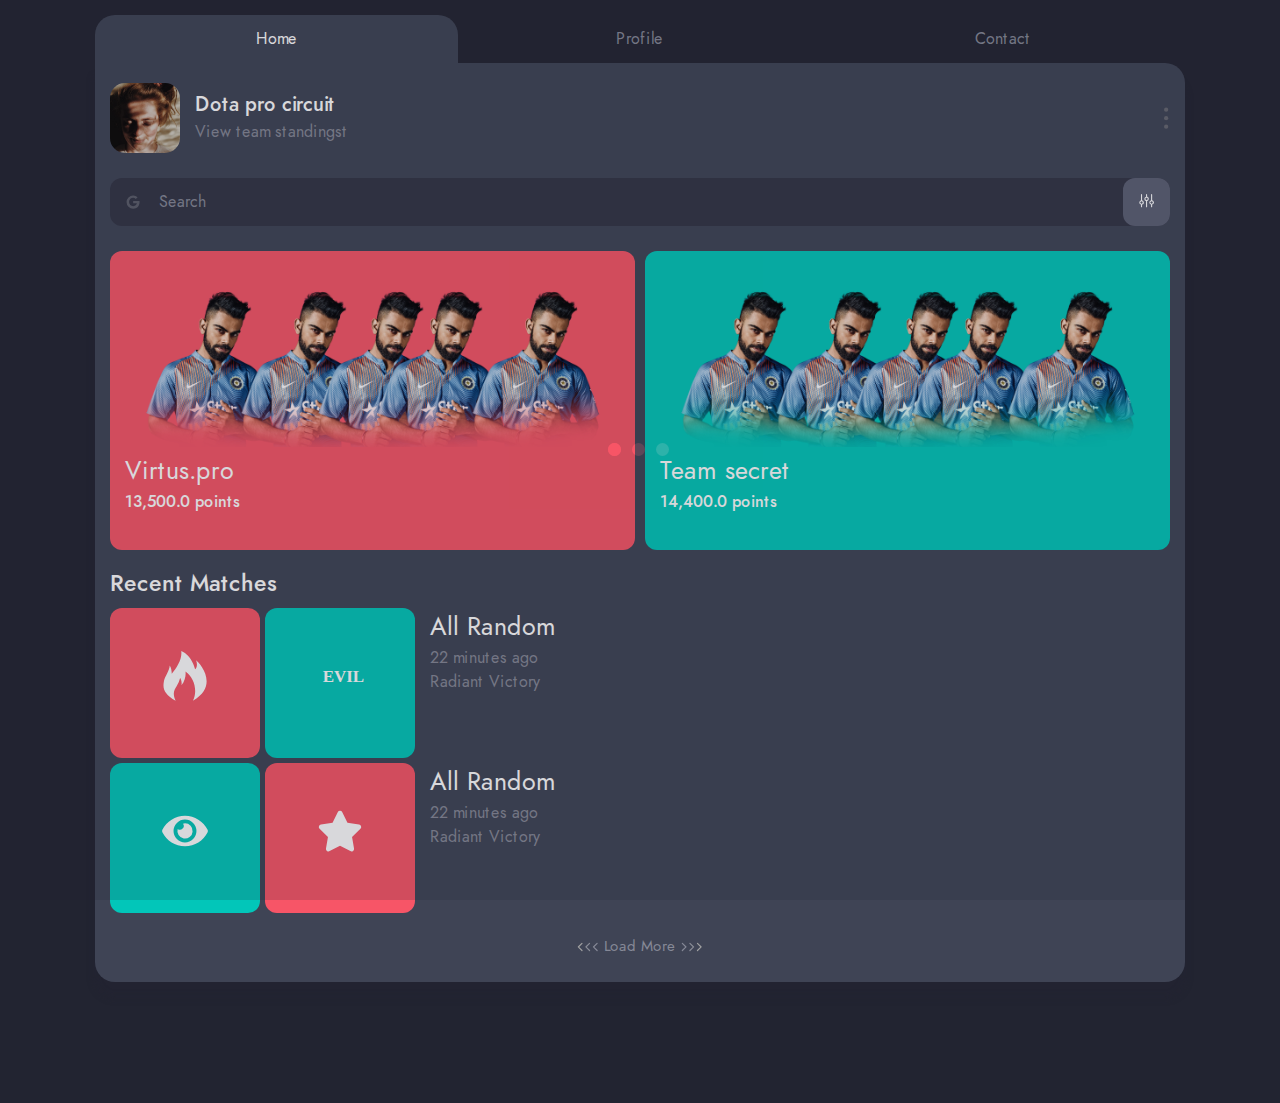
==== commit 6bcd7e2a: "secound commit" ====
--- a/more.html
+++ b/more.html
@@ -3,7 +3,7 @@
 
 <head>
   <meta charset="utf-8">
-  <meta name="viewport" content="width=device-width, initial-scale=1.0">
+  <meta name="viewport" content="width=device-width, initial-scale=1, maximum-scale=1">
   <link rel="shortcut icon" href="style/images/favicon.png">
   <title>Task</title>
   <link rel="stylesheet" type="text/css" href="style/css/bootstrap.min.css">
@@ -16,12 +16,20 @@
   <link rel="stylesheet" type="text/css" href="style/css/color/blue.css">
 </head>
 <body>
+    <div class="preloader">
+		<div class="lds-ellipsis">
+		  <div></div>
+		  <div></div>
+		  <div></div>
+		  <div></div>
+		</div>
+	  </div>
 <div class="main_wrapper">
  
   <section class="secound_sec user-img">
     <div class="container">
       <div class="row">
-          <div class="col-md-12 col-lg-3">
+          <div class="col-md-12 col-lg-12">
             <ul class="nav nav-pills" id="pills-tab" role="tablist">
                 <li class="nav-item">
                   <a class="nav-link active" id="pills-home-tab" data-toggle="pill" href="#pills-home" role="tab" aria-controls="pills-home" aria-selected="true">Home</a>
@@ -54,14 +62,14 @@
                 </span>
              </div>
              <div class="row mb mb-3">
-               <div class="col-6 col-md-3 pd">
+               <div class="col-6 col-md-6 pd">
                 <div class="inner_grid bgcolor1">
                     <img class="allplayers" src="style/images/player.png" alt="">
                   <span>Virtus.pro</span>
                   <p>13,500.0 points</p>
                 </div>
                </div>
-               <div class="col-6 col-md-3 pd">
+               <div class="col-6 col-md-6 pd">
                 <div class="inner_grid bgcolor2">
                     <img class="allplayers" src="style/images/player.png" alt="">
 
@@ -133,14 +141,14 @@
                 </span>
              </div>
              <div class="row mb mb-3">
-               <div class="col-6 col-md-3 pd">
+               <div class="col-6 col-md-6 pd">
                 <div class="inner_grid bgcolor1">
                     <img class="allplayers" src="style/images/player.png" alt="">
                   <span>Virtus.pro</span>
                   <p>13,500.0 points</p>
                 </div>
                </div>
-               <div class="col-6 col-md-3 pd">
+               <div class="col-6 col-md-6 pd">
                 <div class="inner_grid bgcolor2">
                     <img class="allplayers" src="style/images/player.png" alt="">
 
@@ -212,14 +220,14 @@
                 </span>
              </div>
              <div class="row mb mb-3">
-               <div class="col-6 col-md-3 pd">
+               <div class="col-6 col-md-6 pd">
                 <div class="inner_grid bgcolor1">
                     <img class="allplayers" src="style/images/player.png" alt="">
                   <span>Virtus.pro</span>
                   <p>13,500.0 points</p>
                 </div>
                </div>
-               <div class="col-6 col-md-3 pd">
+               <div class="col-6 col-md-6 pd">
                 <div class="inner_grid bgcolor2">
                     <img class="allplayers" src="style/images/player.png" alt="">
 
@@ -288,11 +296,12 @@
   </section>
 
 </div>
-<section class="footer_nav">
+<section class="footer_nav desk_none">
   <ul class="nav nav-tabs">
     <li>
       <div class="tabs tabone">
-        <img src="style/images/time.svg" alt="">
+        <img src="style/images/time.svg" alt="" class="normal_time">
+        <img src="style/images/time-hover.svg" alt="" class="hover">
       </div>
     </li>
     <li>
@@ -302,7 +311,8 @@
     </li>
     <li>
       <div class="tabs tabthree">
-        <img src="style/images/audio.svg" alt="">
+        <img src="style/images/audio.svg" alt="" class="normal_time">
+        <img src="style/images/audio-hover.svg" alt="" class="hover">
       </div>
     </li>
   </ul>
@@ -319,6 +329,14 @@
   <script src="style/js/plugins.js"></script>
   <script src="style/js/scripts.js"></script>
   <script>
+   
+    $(window).on('load', function() { 
+    
+    $('.preloader').delay(350).fadeOut('slow'); 
+    $('body').delay(150).css({'overflow':'visible'});
+  })
+  </script>
+  <script>
     $(document).ready(function(){
     
   $('.line .inner_line').click(function(){
--- a/style.css
+++ b/style.css
@@ -66,7 +66,407 @@
     margin: 0 0 1rem
 }
 
-
+/* Desktop */
+.inner_grid:hover{
+    background: #F75567;
+}
+.tabs:hover{
+    background: #F75567;
+}
+.tabs:hover img.hover{
+    display: inline;
+}
+.tabs:hover img.normal_time{
+    display: none;
+}
+img.hover{
+    display: none;
+}
+.main_wrapper{
+    padding-bottom: 75px;
+    background: #222431;
+    
+    z-index: 1;
+    position: relative;
+    display: block;
+}
+img.user-img {
+    width: 70px;
+    border-radius: 15px;
+    margin-right: 15px;
+}
+section.user-img {
+    padding: 15px 0;
+}
+.user{
+    width: 100%;
+    display: flex;
+    align-items: center;
+    justify-content: space-between;
+}
+.title{
+    width: 100%;
+align-items: center;
+display: flex;
+}
+.title span.head{
+    display: block;
+    color: #fff;
+font-weight: 500;
+font-size: 20px;
+}
+.title span.sub-title ,.secound_title p  {
+    font-size: 16px;
+    color: #666871;
+    margin: 0;
+
+}
+img.dot_img {
+    width: 8px;
+}
+.secound_title h3 {
+    color: #fff;
+    font-size: 28px;
+    margin: 0;
+}
+
+.line {
+    display: flex;
+
+}
+
+ .line .inner_line{
+    width: 43px;
+    background: #ffffff24;
+    height: 2px;
+    margin-right: 15px;
+     
+ }
+ .desk_none{
+     display: none;
+ }
+ .addbg{
+     background: #fff !important;
+     height: 2px !important;
+border-radius: 5px;
+ }
+ .secound_title {
+    margin-bottom: 20px;
+}
+.third_logo {
+    background: #3F4455;
+    border-radius: 0 0 20px 20px;
+    padding: 20px 15px 22px 15px;
+    box-shadow: 0px 15px 7px 1px #22243166;
+    position: relative;
+    
+}
+
+img.third_logo_img {
+    width: 50px;
+}
+
+.fire_logo {
+    width: 150px;
+    height: 150px;
+    text-align: center;
+    background: #F75567;
+    display: inline-block;
+    padding: 15px;
+    border-radius: 12px;
+    margin-right: 15px;
+    line-height: 105px;
+}
+.third_inner_title {
+    display: flex;
+    align-items: center;
+    margin-bottom: 25px;
+}
+.third_content span {
+    color: #fff;
+    font-weight: 500;
+    font-size: 20px;
+}
+.third_content p {
+    font-size: 16px;
+    color:#868997;
+    margin: 0;
+}
+
+.survive_bg img{
+    width: 68px;
+    border-radius: 12px;
+    margin-right: 15px;
+}
+
+.survive h3 {
+    color: #fff;
+    font-size: 25px;
+    
+    font-size: 23px;
+}
+
+.survive_bg{
+    /* background: #323545; */
+    display: flex;
+    border-radius: 12px;
+    
+    position: relative;
+}
+.third_font span{
+    font-size: 14px;
+}
+.third_font p{
+    font-size: 12px;
+}
+.third_font{
+    width: 25%;
+background: #323545;
+    border-radius: 0 12px 12px 0;
+    padding: 6px;
+}
+.bg{
+    background: #323545;  
+    border-radius: 12px 0 0 12px;
+}
+.grid {
+    display: flex;
+    justify-content: space-between;
+    margin-bottom: 12px;
+}
+.inner_grid {
+    background: #626679;
+    padding: 34px 15px;
+    /* width: 113px; */
+    border-radius: 12px;
+}
+.survive {
+    margin-bottom: 19px;
+    
+}
+.inner_grid span {
+    color: #B5BAD2;
+    font-size: 25px;
+}
+.inner_grid p{
+    margin: 0;
+    color: #fff;
+    font-weight: 500;
+}
+.double-btn{
+    display: flex;
+    position: absolute;
+
+background: #2C2F3D;
+right: 0;
+bottom: -60px;
+z-index: -1;
+border-radius: 0 0 20px 20px;
+}
+
+.double-btn a.dashboard{
+  
+    background: #2C2F3D;
+    text-align: center;
+    padding: 36px 42px 15px;
+    border-radius: 0 0 0 20px;
+    color: #868997;
+  
+}
+.double-btn a.dashboard:hover{
+    background: #F75567;
+    color:#fff;
+    text-decoration: none;
+}
+.double-btn a.dashboard:hover .double-btn{
+    background: #F75567 !important;
+    
+}
+.double-btn a.makepicks:hover{
+  
+    text-decoration: none;
+}
+.double-btn a.makepicks{
+    
+    background: #02C6B9;
+    text-align: center;
+    padding: 36px 42px 15px;
+    border-radius: 0 0 20px 20px;
+  
+    color: #fff;
+   /* position: absolute;
+   right: 0; */
+}
+
+.tabs img {
+    width: 23px;
+}
+.footer_nav{
+    
+    position: relative;
+    top: auto;
+    left: 0;
+    right: 0;
+    width: 100%;
+    bottom: 0;
+    z-index: 1030;
+    /* margin-top: -15px; */
+    /* padding-bottom: calc(env(safe-area-inset-bottom) + 5px); */
+    color: #ffffff;
+}
+
+.nav{
+    display: -webkit-box;
+    display: -webkit-flex;
+    display: -ms-flexbox;
+    display: flex;
+  
+}
+ul.nav.nav-tabs li {
+    flex-basis: 0;
+    flex-grow: 1;
+    text-align: center;
+}
+.tabs {
+    padding: 15px;
+    cursor: pointer;
+}
+.tabtwo{
+    position: relative;
+    background: #F75567;  
+    border-radius: 22px 22px 0 0;
+    box-shadow: 0 .5rem 1rem rgba(0,0,0,.15);
+}
+/* .tabtwo:before {
+    content: '';
+    position: absolute;
+    width: 15px;
+    height: 15px;
+    background: red;
+} */
+.nav-tabs {
+    border-bottom: 0;
+    background: #222431;
+}
+.tabone{
+    background: #3C3F50;
+    border-radius: 22px 22px 0 0;
+}
+.tabthree{
+    background: #3C3F50;
+    border-radius: 22px 22px 0 0;
+}
+.pd {
+    padding-right: 5px;
+    padding-left: 5px;
+}
+.mb{
+    margin-bottom: 10px;
+    padding: 0 10px 0 10px;
+}
+.no_bor_rad{
+    border-radius: 0 20px 20px 20px;
+}
+.right_bor{
+    border-radius: 20px 0 20px 20px;
+}
+.left_bor{
+    border-radius: 20px;
+}
+ul.nav-pills li.nav-item{
+    flex-basis: 0;
+flex-grow: 1;
+text-align: center;
+}
+.nav-pills .nav-link{
+    border-radius: 20px 20px 0 0;
+    color: #868997;
+}
+.nav-pills .nav-link.active, .nav-pills .show>.nav-link {
+    color: #fff;
+    background: #3F4455;
+}
+input[type="text"] {
+    width: 100%;
+    background: #323545;
+    padding: 10px 0 10px 49px;
+    border: 0;
+    /* border-radius: 0 12px 12px 0; */
+    border-radius: 12px;
+}
+.search {
+    margin: 25px 0;
+    position: relative;
+}
+img.google {
+    width: 15px;
+    position: absolute;
+    left: 23px;
+    top: 50%;
+    opacity: 0.2;
+    transform: translate(-50%, -50%);
+}
+img.right_filter{
+    width: 15px;
+}
+span.filter {
+    line-height: 43px;
+    position: absolute;
+    right: 0;
+    height: 100%;
+    text-align: center;
+    width: 47px;
+    background: #5C6074;
+    border-radius: 12px;
+}
+img.allplayers {
+    width: 100%;
+    margin-bottom: 10px;
+}
+.bgcolor1{
+    background: #F75567; 
+}
+.bgcolor2{
+    background: #02C6B9; 
+}
+.bgcolor1 span, .bgcolor2 span{
+    color: #fff;
+    font-weight: 400;
+}
+.all_brand {
+    display: flex;
+    display: -webkit-inline-box;
+}
+.brand_txt p {
+    margin: 0;
+    font-size: 25px;
+    color: #fff;
+}
+.brand_txt span{
+    color: #868997;
+    font-size: 16px;
+}
+.brand_txt{
+    line-height: initial;
+}
+.arrows img {
+    width: 22px;
+}
+.arrows span {
+    color: #868997;
+    font-size: 15px;
+}
+.arrows{
+    text-align: center;
+}
+::placeholder {
+    color: #868997;
+    opacity: 1; /* Firefox */
+  }
+  .colorchange{
+    color: #868997 !important;
+  }
+/* Desktop */
 @media only screen and (max-width: 568px) and (min-width: 320px) {
     .main_wrapper{
         padding-bottom: 75px;
@@ -99,6 +499,7 @@
         display: block;
         color: #fff;
     font-weight: 500;
+    font-size: 16px;
     }
     .title span.sub-title ,.secound_title p  {
         font-size: 14px;
@@ -153,6 +554,9 @@
         padding: 15px;
         border-radius: 12px;
         margin-right: 15px;
+        width: auto;
+        height: auto;
+        line-height: inherit;
     }
     .third_inner_title {
         display: flex;
@@ -162,6 +566,7 @@
     .third_content span {
         color: #fff;
         font-weight: 500;
+        font-size: 16px;
     }
     .third_content p {
         font-size: 14px;
@@ -216,11 +621,13 @@
         /* width: 113px; */
         border-radius: 12px;
     }
+ 
     .survive {
         margin-bottom: 19px;
     }
     .inner_grid span {
         color: #B5BAD2;
+        font-size: 16px;
     }
     .inner_grid p{
         margin: 0;
@@ -425,5 +832,108 @@
       .colorchange{
         color: #868997 !important;
       }
-  }
-
+      .desk_none{
+        display: block;
+    }
+    .mob_none{
+        display: none;
+    }
+    .tabs:hover img.hover{
+        display: inline;
+    }
+    .tabs:hover img.normal_time{
+        display: none;
+    }
+    img.hover{
+        display: none;
+    }
+    .tabs:hover{
+        background: #3C3F50;
+    }
+  }
+
+
+
+  
+/*-------- Preloader --------*/
+.preloader {
+    position: fixed;
+    width: 100%;
+    height: 100%;
+    z-index: 999999999 !important;
+    background: #222431;
+    top: 0;
+    left: 0;
+    right: 0;
+    bottom: 0;
+  }
+  .preloader .lds-ellipsis {
+    display: inline-block;
+    position: absolute;
+    width: 80px;
+    height: 80px;
+    margin-top: -40px;
+    margin-left: -40px;
+    top: 50%;
+    left: 50%;
+  }
+  .preloader .lds-ellipsis div {
+    position: absolute;
+    top: 33px;
+    width: 13px;
+    height: 13px;
+    border-radius: 50%;
+    background: #F75567;
+    animation-timing-function: cubic-bezier(0, 1, 1, 0);
+  }
+  .preloader .lds-ellipsis div:nth-child(1) {
+    left: 8px;
+    animation: lds-ellipsis1 0.6s infinite;
+  }
+  .preloader .lds-ellipsis div:nth-child(2) {
+    left: 8px;
+    animation: lds-ellipsis2 0.6s infinite;
+  }
+  .preloader .lds-ellipsis div:nth-child(3) {
+    left: 32px;
+    animation: lds-ellipsis2 0.6s infinite;
+  }
+  .preloader .lds-ellipsis div:nth-child(4) {
+    left: 56px;
+    animation: lds-ellipsis3 0.6s infinite;
+  }
+  
+  .preloader.preloader-dark {
+    background-color: #000;
+  }
+  
+  .preloader.preloader-dark .lds-ellipsis div {
+    background: #222431;
+  }
+  
+  @keyframes lds-ellipsis1 {
+    0% {
+      transform: scale(0);
+    }
+    100% {
+      transform: scale(1);
+    }
+  }
+  @keyframes lds-ellipsis3 {
+    0% {
+      transform: scale(1);
+    }
+    100% {
+      transform: scale(0);
+    }
+  }
+  @keyframes lds-ellipsis2 {
+    0% {
+      transform: translate(0, 0);
+    }
+    100% {
+      transform: translate(24px, 0);
+    }
+  }
+  
+
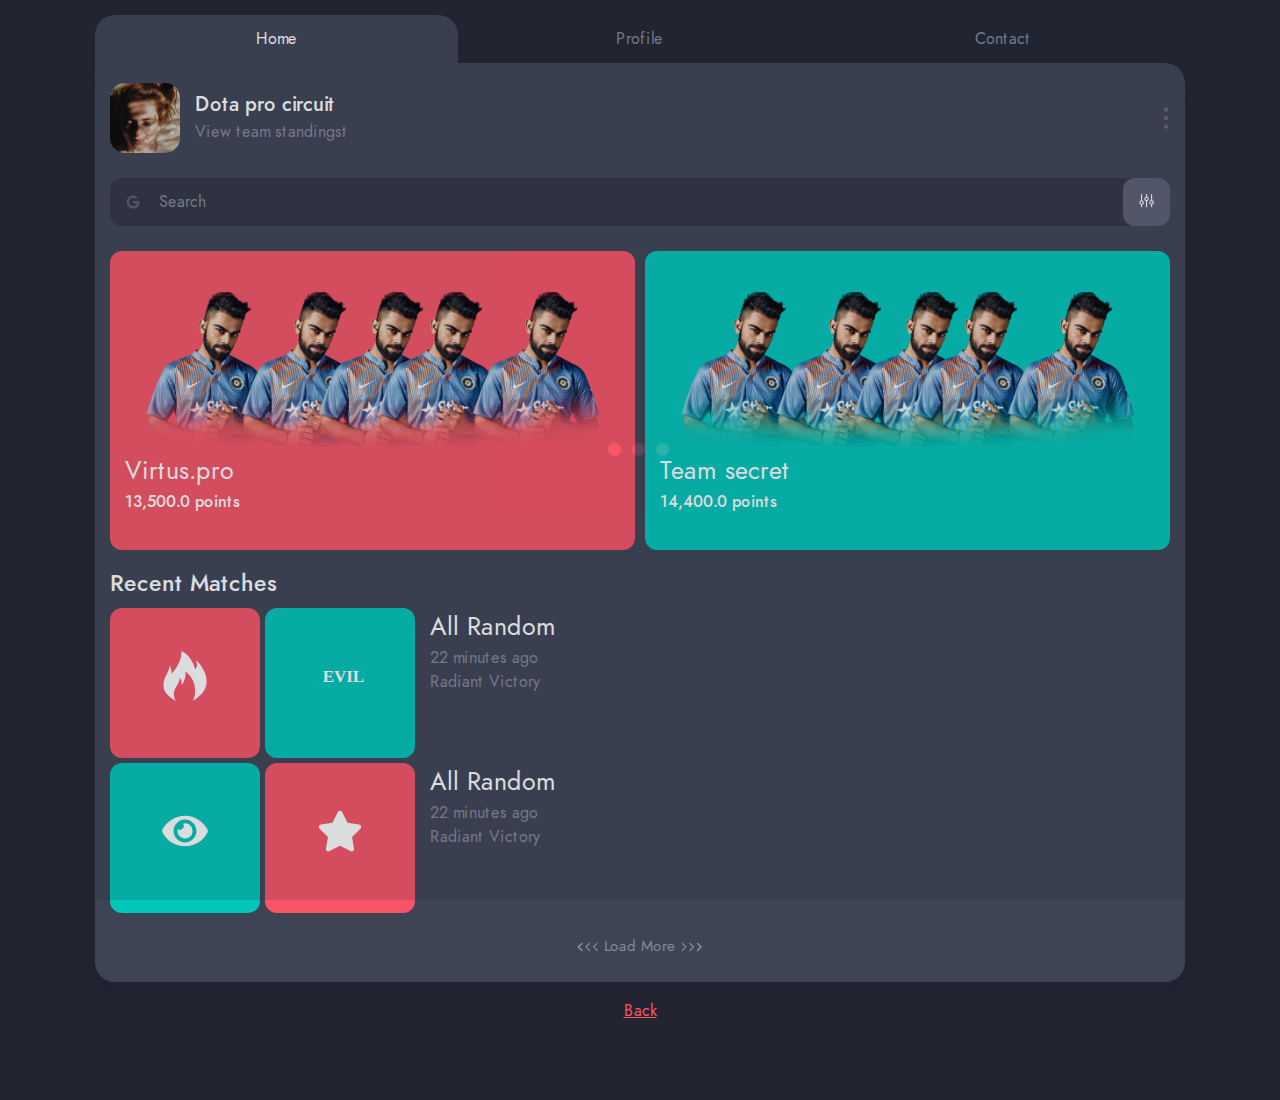
==== commit eb715837: "add back" ====
--- a/more.html
+++ b/more.html
@@ -284,11 +284,11 @@
       </div>
     </div>
   </section>
-  <section class="third user-img">
+  <section class="third">
     <div class="container">
       <div class="row">
-          <div class="col-md-12 col-lg-3">
-           
+          <div class="text-center w-100">
+           <a href="index.html" class="back">Back</a>
            
           </div>
       </div>
--- a/style.css
+++ b/style.css
@@ -67,6 +67,10 @@
 }
 
 /* Desktop */
+a.back {
+    color: #F75567;
+    text-decoration: underline;
+}
 .inner_grid:hover{
     background: #F75567;
 }
